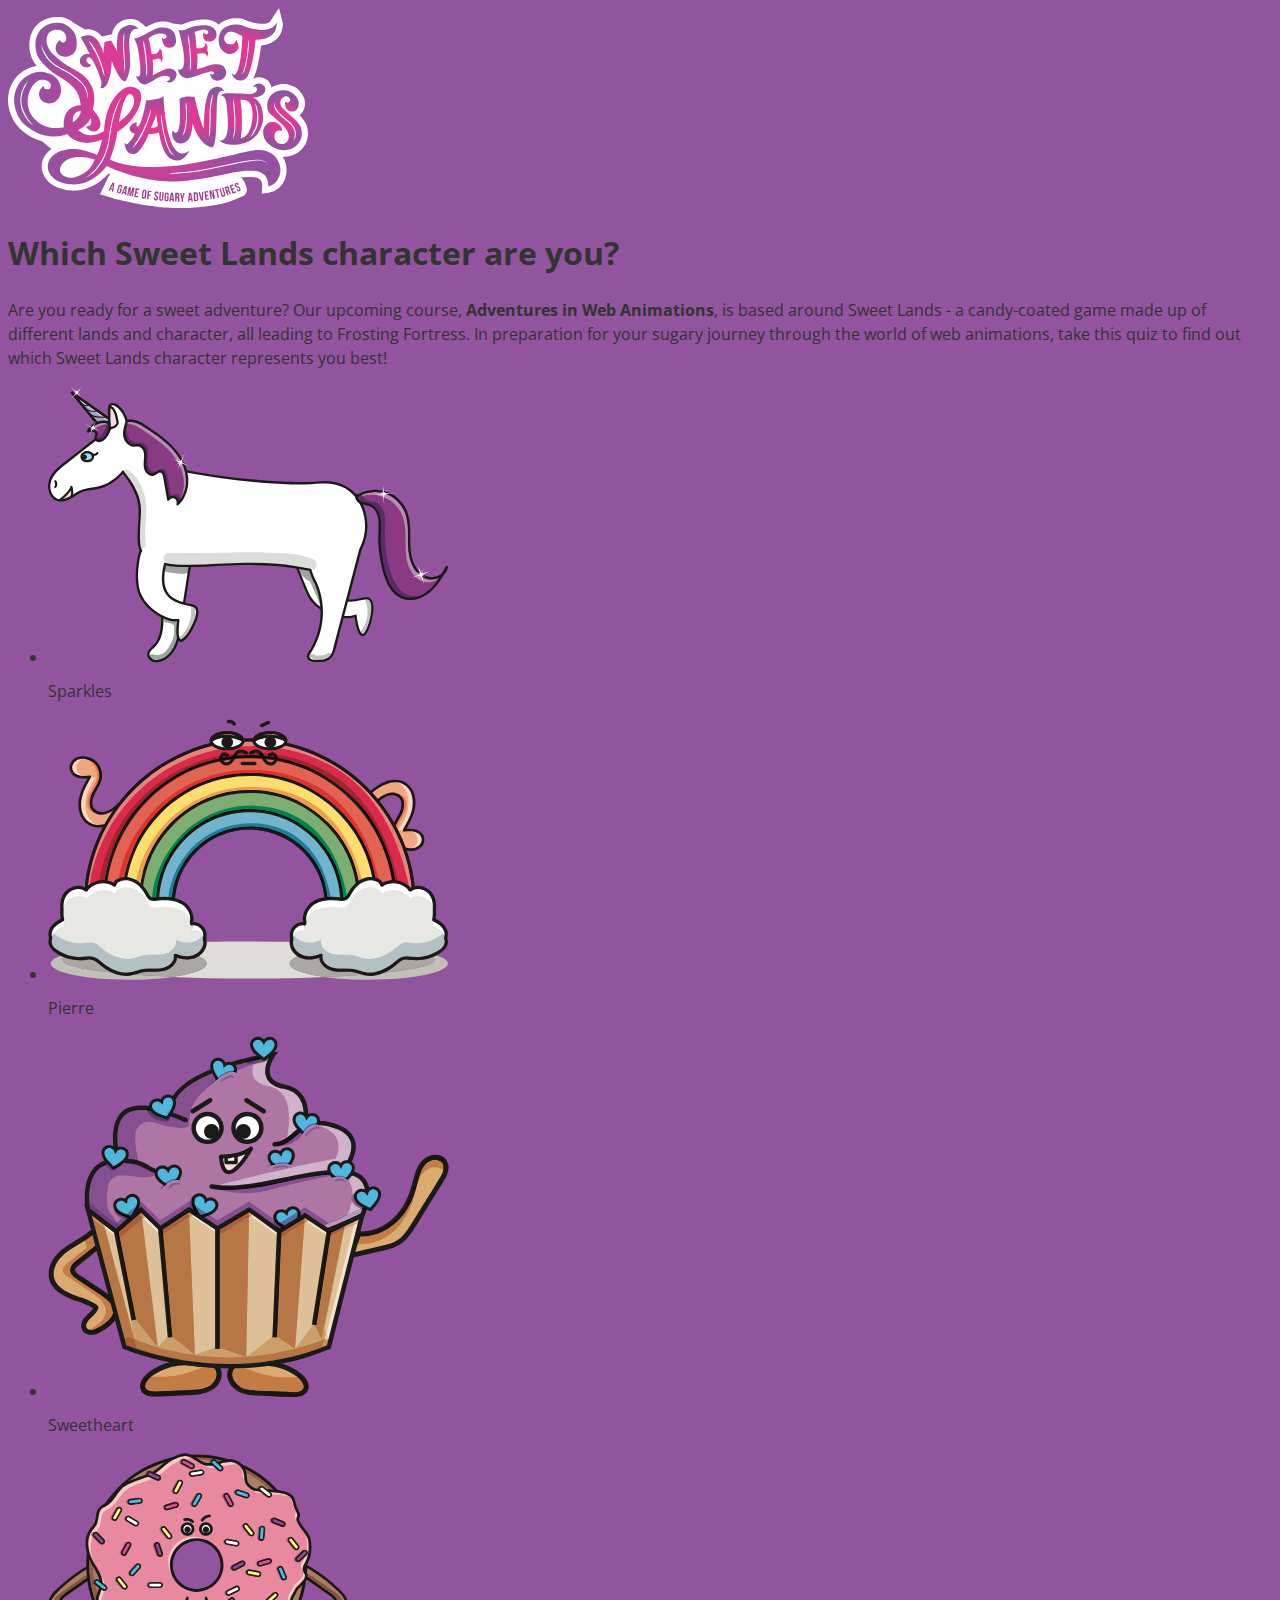
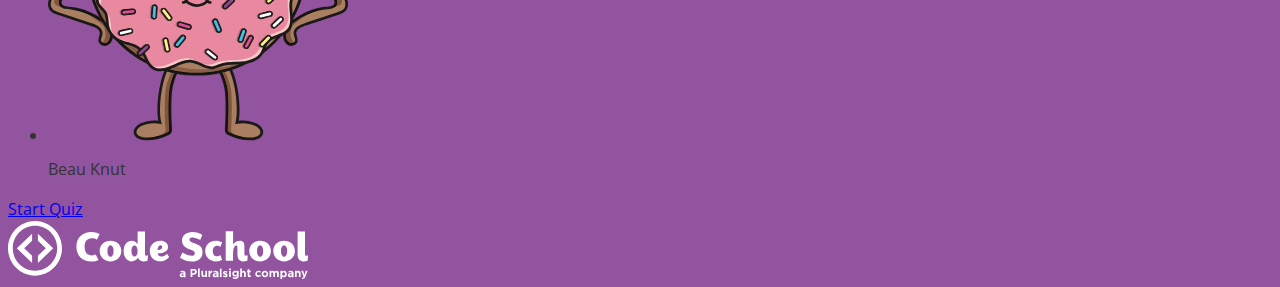
==== index.html @ 9aefe3c8 "create files: index.html, quiz.html, results.html, application.css, animation.css and folder images" ====
<DOCTYPE! html>
<html lang="en">
	<head>
		<meta charset="utf-8" />
		<meta name="viewport" content="width=device-width, initial-scale=1" />
		<title>Which Sweet Lands Character Are You?</title>
		<link rel="stylesheet" href="stylesheets/application.css">
		<link rel="stylesheet" href="stylesheets/animation.css">
		<link rel="shortcut icon" href="images/favicon.ico" />
	</head>
	<body class="index">
		<div class="cell">
			<a href="index.html" class="brand brand-top">
				<img src="images/logo.svg" alt="Sweet Lands" class="brand-img" />
			</a>
			
			<main class="main">
				<h1 class="tac tci">Which Sweet Lands character are you?</h1>
				
				<div class="card card-a card-l">
					<p class="mbl">
						Are you ready for a sweet adventure? Our upcoming course, 
						<strong> Adventures in Web Animations</strong>, is based around
						Sweet Lands - a candy-coated game made up of different lands and
						character, all leading to Frosting Fortress. In preparation for 
						your sugary journey through the world of web animations, take
						this quiz to find out which Sweet Lands character represents you best!
					</p>
					
					<ul class="characterList group">
						<li class="characterList-item characterList-item-unicorn">
							<img src="images/unicorn.svg" alt="Sparkles" />
							<p class="characterList-item-title">Sparkles</p>
						</li>
						<li class="characterList-item characterList-item-rainbow">
							<img src="images/rainbow.svg" alt="Pierre" />
							<p class="characterList-item-title">Pierre</p>
						</li>
						<li class="characterList-item characterList-item-cupcake">
							<img src="images/cupcake.svg" alt="Sparkles" />
							<p class="characterList-item-title">Sweetheart</p>
						</li>
						<li class="characterList-item characterList-item-donut">
							<img src="images/donut.svg" alt="Beau Knut" />
							<p class="characterList-item-title">Beau Knut</p>
						</li>
					</ul>
					
					<div class="tac">
						<a href="quiz.html" class="btn btn-a">Start Quiz</a>
					</div>
				</div>
				
				<a href="http://www.codeschool.com" class="brand brand-bottom">
					<img src="images/logo-cs.svg" alt="Code School" class="brand-img" />
				</a>
			</main>
		</div>
	</body>
</html>
---- stylesheets/application.css ----
@import 'http://fonts.googleapis.com/css?family=Open+Sans:300,400,700';

html {
  background: #92539f;
  color: #333;
  font-family: "Open Sans", Helvetica, Arial, sans-serif;
  font-size: 16px;
  line-height: 1.5;
}
---- stylesheets/animation.css ----
/* Global Animations */

@keyframes fadeIn {
	from {
		opacity: 0;
		visibility: hidden;
	}	
	to {
		opacity: 1;
		visibility: visible;
	}
}

@keyframes slideDown {
	from {
		transform: translateY(-300px);
	}
	to {
		transform: translateY(0px);
	}
}

@keyframes slideUp {
	from {
		transform: translateY(100%);
	}
	to {
		transform: translateY(0px);
	}
}

/* /Global Animations */


/* Logo Animations */

.index .brand-top {
	animation: fadeIn 0.5s, slideDown 0.5s;
}

.index .main {
	animation: slideUp 0.75s;
}

/* /Logo Animations */


/* Button Animations */

.btn-a {
	transition: all 0.3s;
}

/* /Button Animations */


/* Quiz Page Animations */

.answer-link {
	transition: all 0.5s;
}

.answer-link .is-selected {
	transition: transform 0.3s;
	transform: scale(1.025);
}

/* /Quiz Page Animations */


/* Results Page Animations */



/* /Results Page Animations */
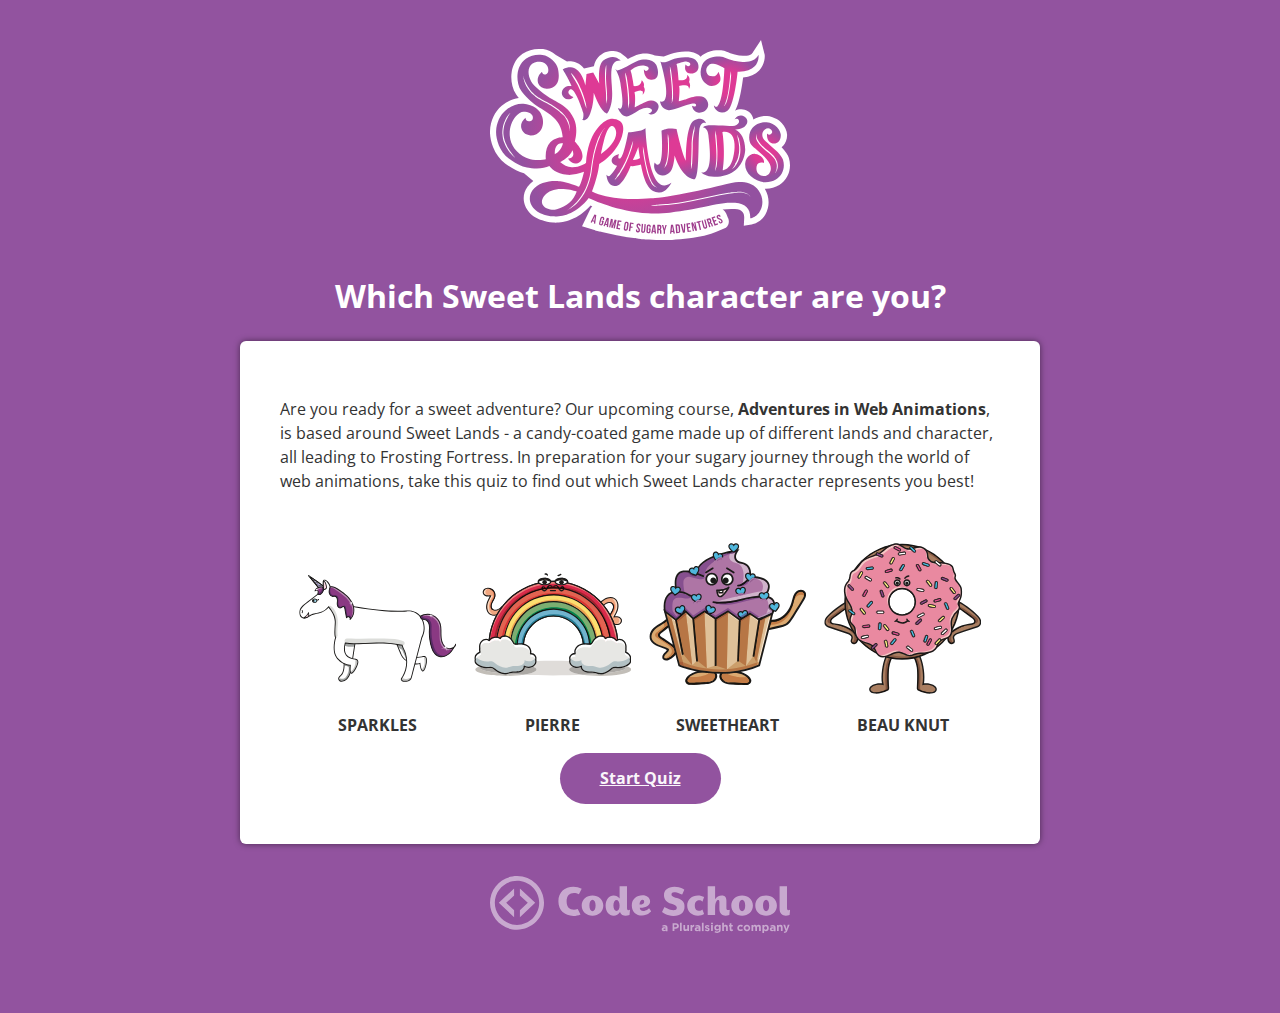
==== commit c74708b4: "new names classes" ====
--- a/index.html
+++ b/index.html
@@ -15,10 +15,10 @@
 			</a>
 			
 			<main class="main">
-				<h1 class="tac tci">Which Sweet Lands character are you?</h1>
+				<h1 class="text-position text-color">Which Sweet Lands character are you?</h1>
 				
 				<div class="card card-a card-l">
-					<p class="mbl">
+					<p class="content">
 						Are you ready for a sweet adventure? Our upcoming course, 
 						<strong> Adventures in Web Animations</strong>, is based around
 						Sweet Lands - a candy-coated game made up of different lands and
@@ -46,7 +46,7 @@
 						</li>
 					</ul>
 					
-					<div class="tac">
+					<div class="text-position">
 						<a href="quiz.html" class="btn btn-a">Start Quiz</a>
 					</div>
 				</div>
--- a/stylesheets/application.css
+++ b/stylesheets/application.css
@@ -1,10 +1,299 @@
 @import 'http://fonts.googleapis.com/css?family=Open+Sans:300,400,700';
 
+.content-result {
+	margin-bottom: 0;
+}
+.margin-bot {
+	margin-bottom: 1em;
+}
+
+.content {
+	margin-bottom: 2.5em;
+}
+
+.text-position {
+	text-align: center;
+}
+
+.text-color {
+	color: #fff;
+}
+
+@media screen and (min-width: 768px) {
+	.content-m {
+		margin-bottom: 2em;
+	}
+	.text-align-m {
+		text-align: left;
+	}
+}
+
 html {
-  background: #92539f;
-  color: #333;
-  font-family: "Open Sans", Helvetica, Arial, sans-serif;
-  font-size: 16px;
-  line-height: 1.5;
-}
-
+	background: #92539f;
+	color: #333;
+	font-family: "Open Sans", Helvetica, Arial, sans-serif;
+	font-size: 16px;
+	line-height: 1.5;
+}
+
+.has-answer {
+	list-style-type: none;
+	margin: 0;
+	margin-bottom: 1em;
+	padding: 0;
+}
+.answer {
+	font-weight: 700;
+}
+.answer-link {
+	border: 2px solid #ddd;
+	border-radius: 6px;
+	color: #333;
+	display: block;
+	font-size: 90%;
+	padding: 0.6em;
+	padding-left: 2.5em;
+	position: relative;
+}
+@media screen and (min-width: 768px) {
+	.answer-link {
+		font-size: 100%;
+	}
+}
+.answer-link:active, 
+.answer-link:focus, 
+.answer-link:hover, 
+.answer-link.is-selected {
+	border-color: #92539f;
+	color: #333;
+}
+.answer-link.is-selected::before {
+	background: #92539f;
+	color: #333;
+}
+.answer-link::before {
+	background: #ddd;
+	border-radius: 50%;
+	content: '';
+	display: block;
+	height: 20px;
+	left: 0.6em;
+	position: absolute;
+	top: 50%;
+	-webkit-transform: translateY(-50%);
+	transform: translateY(-50%);
+	width: 20px;
+}
+
+.brand {
+	display: block;
+	text-align: center;
+}
+
+.brand-top {
+	margin-bottom: 2em;
+}
+
+.brand-bottom {
+	margin-top: 2em;
+	opacity: 0.5;
+}
+.brand-bottom:active, 
+.brand-bottom:focus, 
+.brand-bottom:hover {
+	opacity: 1;
+}
+
+.brand-img {
+	display: block;
+	margin: 0 auto;
+}
+
+.bucket-content {
+	display: table-cell;
+	vertical-align: middle;
+	width: 10000px;
+}
+.bucket-media > img {
+	display: block;
+	margin-bottom: 1.25em;
+	max-width: none;
+}
+@media screen and (min-width: 768px) {
+	.bucket {
+		display: table;
+	}
+	.bucket-media {
+		float: left;
+		margin-bottom: 0;
+		margin-right: 1.25em;
+	}
+}
+
+.btn {
+	background: #92539f;
+	border-bottom: 4px solid rgba(0, 0, 0, 0.3);
+	border-radius: 40px;
+	border: 0;
+	color: #faf6fa;
+	cursor: pointer;
+	display: inline-block;
+	font-weight: bold;
+	line-height: 3.2;
+	overflow: hidden;
+	padding: 0 2.5em;
+	position: relative;
+}
+
+.btn:active, 
+.btn:focus, 
+.btn:hover {
+	background: #73427d;
+	color: #fff;
+}
+
+.btn-b {
+	background: #de3a95;
+	line-height: 2.5;
+}
+
+.btn-b:active, 
+.btn-b:focus, 
+.btn-b:hover {
+	background: #c4217b;
+	color: #fff;
+}
+
+.btn[disabled] {
+	opacity: 0.4;
+}
+
+.btn[disabled]:active, 
+.btn[disabled]:focus, 
+.btn[disabled]:hover {
+	background: #92539f;
+	color: #fff;
+}
+
+.card {
+  padding: 1.25em;
+  position: relative;
+}
+
+@media screen and (min-width: 768px) {
+  .card {
+    border-radius: 6px;
+  }
+}
+
+.card-a {
+  background: #fff;
+  box-shadow: 0 0 6px rgba(0, 0, 0, 0.5);
+}
+
+.card-b {
+  border: 2px solid #ddd;
+}
+
+.card-l {
+  padding: 1.25em;
+}
+
+@media screen and (min-width: 768px) {
+  .card-l {
+    padding: 2.5em;
+  }
+}
+
+.cell {
+  margin: 2.5em auto 5em;
+  max-width: 50em;
+}
+
+.character {
+  margin: 0 auto;
+}
+
+.characterList {
+	list-style-type: none;
+	margin: 0;
+	margin-bottom: 1.25em;
+	padding: 10px;
+}
+
+.characterList-item {
+  display: block;
+  position: relative;
+}
+
+.characterList-item:last-child {
+  padding-right: 0;
+}
+
+.characterList-item img {
+  display: block;
+  margin: 0 auto 0.625em;
+  width: 40%;
+}
+
+.characterList-item-title {
+  font-weight: bold;
+  text-align: center;
+  text-transform: uppercase;
+  width: 100%;
+}
+
+@media screen and (min-width: 500px) {
+  .characterList-item img {
+    width: 50%;
+  }
+}
+
+@media screen and (min-width: 768px) {
+  .characterList-item {
+    float: left;
+    min-height: 210px;
+    width: 25%;
+  }
+  .characterList-item img {
+    left: 50%;
+    position: absolute;
+    top: 0;
+    -webkit-transform: translateX(-50%);
+    transform: translateX(-50%);
+    width: 90%;
+  }
+  .characterList-item-unicorn img, .characterList-item-rainbow img {
+    top: 30px;
+  }
+  .characterList-item-title {
+    bottom: 0;
+    position: absolute;
+  }
+}
+
+.share {
+  text-align: center;
+}
+
+.share-link {
+  margin-bottom: 0.625em;
+  text-align: center;
+}
+
+@media screen and (min-width: 768px) {
+  .share-link {
+    margin-bottom: 0;
+    margin-right: 0.625em;
+    text-align: left;
+  }
+}
+
+.share-link:last-child {
+  margin-right: 0;
+}
+
+.share-msg {
+  margin-bottom: 1.25em;
+}
+
